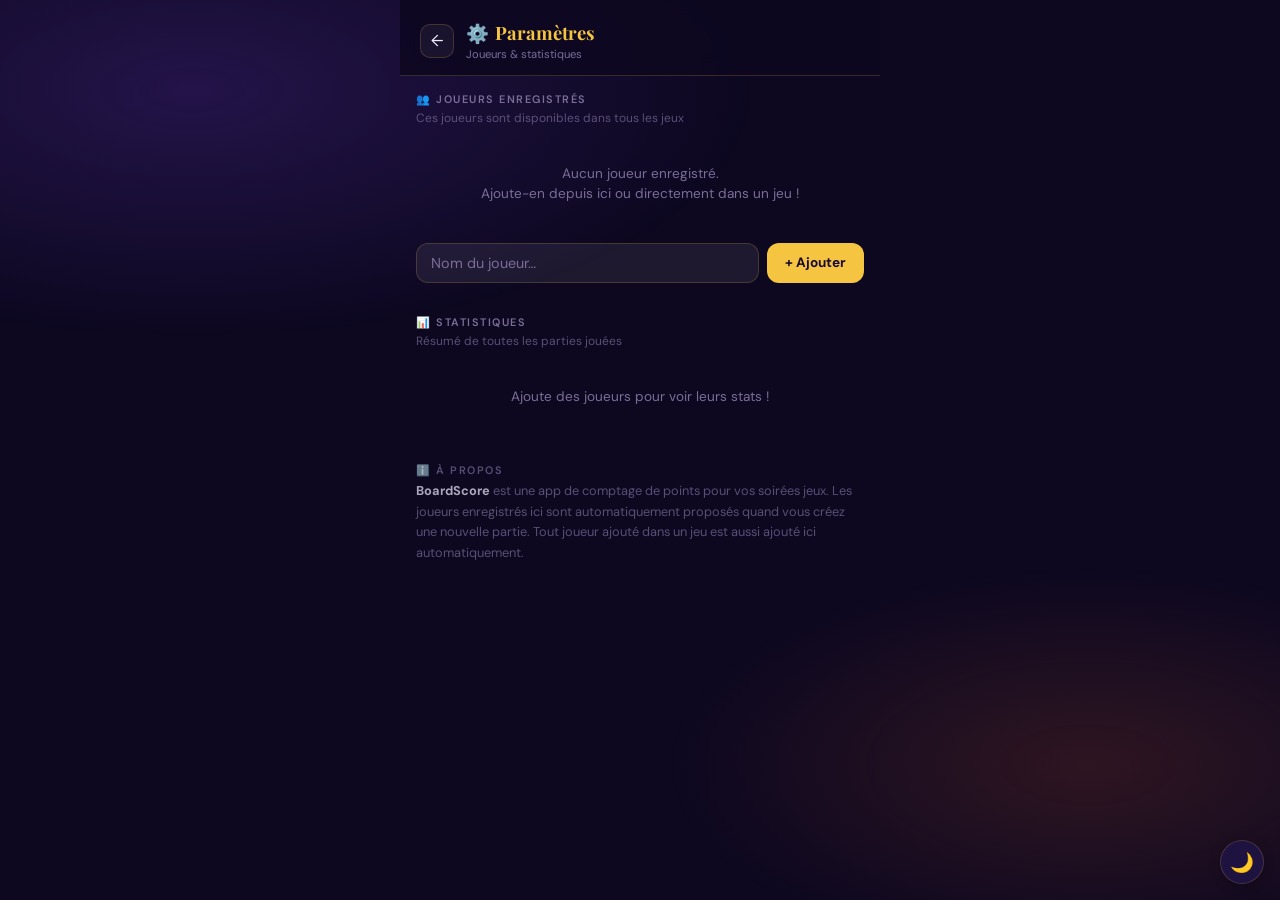
==== settings/index.html @ a9aa6a98 "Premier jet des statistique, et tableau de paramètrage avec ajout des joueurs de session, ajout auto" ====
<!DOCTYPE html>
<html lang="fr">
<head>
    <meta charset="UTF-8" />
    <meta name="viewport" content="width=device-width, initial-scale=1.0, maximum-scale=1.0, user-scalable=no" />
    <meta name="apple-mobile-web-app-capable" content="yes" />
    <meta name="mobile-web-app-capable" content="yes" />
    <meta name="apple-mobile-web-app-status-bar-style" content="black-translucent" />
    <meta name="theme-color" content="#0d0820" />
    <title>⚙️ Paramètres — BoardScore</title>
    <link href="https://fonts.googleapis.com/css2?family=Playfair+Display:wght@700;900&family=DM+Sans:wght@400;500;600&display=swap" rel="stylesheet" />
    <link rel="stylesheet" href="../style.css" />
    <link rel="stylesheet" href="settings.css" />
</head>
<body>
<div id="app">

    <header>
        <div class="header-left">
            <a href="../index.html" class="btn-back">←</a>
            <div>
                <div class="header-title">⚙️ <span>Paramètres</span></div>
                <div class="header-sub">Joueurs & statistiques</div>
            </div>
        </div>
    </header>

    <!-- Section : Joueurs du roster -->
    <div class="section">
        <div class="section-title">👥 Joueurs enregistrés</div>
        <div class="section-sub">Ces joueurs sont disponibles dans tous les jeux</div>
        <div id="rosterList" class="roster-list"></div>
        <div class="add-player-form">
            <input type="text" id="newRosterName" placeholder="Nom du joueur…" maxlength="20" />
            <button class="btn-add" onclick="addRosterPlayer()">+ Ajouter</button>
        </div>
    </div>

    <!-- Section : Statistiques -->
    <div class="section" id="statsSection">
        <div class="section-title">📊 Statistiques</div>
        <div class="section-sub">Résumé de toutes les parties jouées</div>
        <div id="statsList" class="stats-list"></div>
    </div>

    <div class="section info-section">
        <div class="section-title">ℹ️ À propos</div>
        <div class="about-text">
            <strong>BoardScore</strong> est une app de comptage de points pour vos soirées jeux.
            Les joueurs enregistrés ici sont automatiquement proposés quand vous créez une nouvelle partie.
            Tout joueur ajouté dans un jeu est aussi ajouté ici automatiquement.
        </div>
    </div>

</div>

<!-- Edit player modal -->
<div class="modal-overlay" id="editModal" onclick="closeEditModal(event)">
    <div class="modal">
        <div class="modal-handle"></div>
        <div class="modal-title">✏️ Modifier le joueur</div>
        <div class="modal-sub">Change le nom ou la couleur</div>
        <input type="text" id="editName" class="edit-input" placeholder="Nom…" maxlength="20" />
        <div class="color-picker" id="editColors"></div>
        <button class="modal-confirm" onclick="saveEditPlayer()">✅ Enregistrer</button>
        <button class="edit-delete" onclick="deleteEditPlayer()">🗑️ Supprimer ce joueur</button>
    </div>
</div>

<button class="theme-toggle" id="themeToggle" onclick="toggleTheme()" aria-label="Changer de thème">🌙</button>

<script src="settings.js"></script>
</body>
</html>
---- style.css ----
/* ═══════════════════════════════════════════
   BoardScore — style.css
   Styles globaux partagés entre toutes les pages
   ═══════════════════════════════════════════ */

:root {
    /* ── Couleurs de base ── */
    --bg: #0d0820;
    --surface: #160d30;
    --card: #1e1240;
    --accent: #f5c542;
    --accent2: #e05c2a;
    --green: #3ddc84;
    --blue: #38bdf8;
    --purple: #9b59f5;
    --red: #ff5555;
    --text: #f0eaff;
    --muted: #7a6e99;
    --border: rgba(245, 197, 66, 0.18);

    /* ── Couleurs thématiques (surfaces semi-transparentes) ── */
    --glass: rgba(255, 255, 255, 0.07);
    --glass-hover: rgba(255, 255, 255, 0.12);
    --glass-subtle: rgba(255, 255, 255, 0.05);
    --glass-strong: rgba(255, 255, 255, 0.18);
    --header-bg: rgba(13, 8, 32, 0.85);
    --bar-bg: rgba(13, 8, 32, 0.95);
    --overlay-bg: rgba(0, 0, 0, 0.75);
    --winner-bg: rgba(0, 0, 0, 0.92);
    --podium-bg: rgba(255, 255, 255, 0.06);
    --on-accent: #1a0a2e;
    --on-green: #0d2e1a;
}

/* ── MODE CLAIR ── */
[data-theme="light"] {
    --bg: #f4f1ed;
    --surface: #ffffff;
    --card: #f9f7f4;
    --text: #1a1230;
    --muted: #8a7fa0;
    --border: rgba(160, 130, 80, 0.2);

    --green: #22a960;
    --blue: #1a8cd8;
    --purple: #7c3aed;
    --red: #dc3545;

    --glass: rgba(0, 0, 0, 0.05);
    --glass-hover: rgba(0, 0, 0, 0.08);
    --glass-subtle: rgba(0, 0, 0, 0.03);
    --glass-strong: rgba(0, 0, 0, 0.12);
    --header-bg: rgba(255, 255, 255, 0.9);
    --bar-bg: rgba(255, 255, 255, 0.95);
    --overlay-bg: rgba(0, 0, 0, 0.45);
    --winner-bg: rgba(255, 255, 255, 0.97);
    --podium-bg: rgba(0, 0, 0, 0.04);
    --on-accent: #1a0a2e;
    --on-green: #ffffff;
}

* {
    box-sizing: border-box;
    margin: 0;
    padding: 0;
    -webkit-tap-highlight-color: transparent;
}

body {
    font-family: 'DM Sans', sans-serif;
    background: var(--bg);
    color: var(--text);
    min-height: 100vh;
    overflow-x: hidden;
}

body::before {
    content: '';
    position: fixed;
    inset: 0;
    background-image:
            radial-gradient(ellipse 80% 50% at 15% 10%, rgba(94, 50, 180, 0.28) 0%, transparent 55%),
            radial-gradient(ellipse 60% 40% at 85% 85%, rgba(224, 92, 42, 0.16) 0%, transparent 55%);
    pointer-events: none;
    z-index: 0;
}

/* ── TYPOGRAPHY ── */
.font-display {
    font-family: 'Playfair Display', serif;
}

/* ── LAYOUT ── */
#app {
    position: relative;
    z-index: 1;
    max-width: 480px;
    margin: 0 auto;
}

/* ── BOUTON RETOUR ── */
.btn-back {
    width: 34px;
    height: 34px;
    border-radius: 10px;
    border: 1px solid var(--border);
    background: var(--glass-subtle);
    color: var(--text);
    font-size: 1rem;
    display: flex;
    align-items: center;
    justify-content: center;
    cursor: pointer;
    transition: background 0.15s;
    text-decoration: none;
    flex-shrink: 0;
}
.btn-back:active { background: var(--glass-hover); }

/* ── INPUTS ── */
input[type="text"] {
    background: var(--glass);
    border: 1px solid var(--border);
    border-radius: 10px;
    padding: 10px 14px;
    color: var(--text);
    font-family: 'DM Sans', sans-serif;
    font-size: 0.95rem;
    outline: none;
    transition: border-color 0.2s;
}
input[type="text"]:focus { border-color: var(--accent); }
input[type="text"]::placeholder { color: var(--muted); }

/* ── MODAL BASE ── */
.modal-overlay {
    position: fixed;
    inset: 0;
    background: var(--overlay-bg);
    backdrop-filter: blur(6px);
    z-index: 200;
    display: flex;
    align-items: flex-end;
    justify-content: center;
    padding: 0;
    opacity: 0;
    pointer-events: none;
    transition: opacity 0.25s;
}
.modal-overlay.open { opacity: 1; pointer-events: all; }

.modal {
    background: var(--surface);
    border: 1px solid var(--border);
    border-radius: 24px 24px 0 0;
    padding: 24px 20px 36px;
    width: 100%;
    max-width: 480px;
    transform: translateY(60px);
    transition: transform 0.3s cubic-bezier(0.34, 1.56, 0.64, 1);
    max-height: 90vh;
    overflow-y: auto;
}
.modal-overlay.open .modal { transform: translateY(0); }

.modal-handle {
    width: 40px;
    height: 4px;
    background: var(--border);
    border-radius: 2px;
    margin: 0 auto 20px;
}
.modal-title {
    font-family: 'Playfair Display', serif;
    font-size: 1.3rem;
    font-weight: 700;
    color: var(--accent);
    margin-bottom: 6px;
}
.modal-sub {
    font-size: 0.8rem;
    color: var(--muted);
    margin-bottom: 20px;
}

/* ── TAGS ── */
.tag {
    font-size: 0.65rem;
    font-weight: 600;
    padding: 2px 8px;
    border-radius: 8px;
    text-transform: uppercase;
    letter-spacing: 0.5px;
}
.tag-multi   { background: rgba(56, 189, 248, 0.15); color: var(--blue); }
.tag-coop    { background: rgba(61, 220, 132, 0.15); color: var(--green); }
.tag-solo    { background: rgba(245, 197, 66, 0.15); color: var(--accent); }
.tag-dominos { background: rgba(224, 92, 42, 0.15);  color: var(--accent2); }
.tag-cartes  { background: rgba(155, 89, 245, 0.15); color: var(--purple); }
.tag-des     { background: rgba(251, 113, 133, 0.15); color: #fb7185; }
.tag-plateau { background: rgba(163, 230, 53, 0.15); color: #a3e635; }

/* ── DIVIDER ── */
.divider {
    height: 1px;
    background: var(--border);
    margin: 18px 0 0;
}

/* ── LIGHT MODE : gradient d'ambiance atténué ── */
[data-theme="light"] body::before {
    background-image:
            radial-gradient(ellipse 80% 50% at 15% 10%, rgba(94, 50, 180, 0.06) 0%, transparent 55%),
            radial-gradient(ellipse 60% 40% at 85% 85%, rgba(224, 92, 42, 0.05) 0%, transparent 55%);
}

/* ── THEME TOGGLE ── */
.theme-toggle {
    position: fixed;
    bottom: 16px;
    right: 16px;
    width: 44px;
    height: 44px;
    border-radius: 50%;
    border: 1px solid var(--border);
    background: var(--card);
    color: var(--text);
    font-size: 1.2rem;
    display: flex;
    align-items: center;
    justify-content: center;
    cursor: pointer;
    z-index: 150;
    transition: transform 0.2s, background 0.2s;
    box-shadow: 0 2px 12px rgba(0, 0, 0, 0.25);
}
.theme-toggle:active { transform: scale(0.9); }

/* ── Sur les pages jeu, décaler le toggle au-dessus de la bottom-bar ── */
body:has(.bottom-bar) .theme-toggle {
    bottom: 90px;
}
---- settings/settings.css ----
/* ═══════════════════════════════════════════
   settings.css — Page paramètres BoardScore
   ═══════════════════════════════════════════ */

#app {
    position: relative; z-index: 1;
    max-width: 480px; margin: 0 auto;
    padding: 0 0 40px;
}

/* ── Header ── */
header {
    padding: 20px 20px 14px;
    display: flex; align-items: center; justify-content: space-between;
    border-bottom: 1px solid var(--border);
    background: var(--header-bg);
    backdrop-filter: blur(12px);
    position: sticky; top: 0; z-index: 100;
}
.header-left { display: flex; align-items: center; gap: 12px; }
.header-title {
    font-family: 'Playfair Display', serif;
    font-size: 1.15rem; font-weight: 700;
    color: var(--text); display: flex; align-items: center; gap: 6px;
}
.header-title span { color: var(--accent); }
.header-sub { font-size: 0.7rem; color: var(--muted); margin-top: 2px; }

/* ── Sections ── */
.section {
    padding: 16px;
}
.section-title {
    font-size: 0.68rem; font-weight: 600;
    text-transform: uppercase; letter-spacing: 1.5px;
    color: var(--muted); margin-bottom: 4px;
}
.section-sub {
    font-size: 0.75rem; color: var(--muted);
    margin-bottom: 14px; opacity: 0.7;
}

/* ── Roster list ── */
.roster-list {
    display: flex; flex-direction: column; gap: 8px;
    margin-bottom: 14px;
}
.roster-card {
    display: flex; align-items: center; gap: 12px;
    background: var(--card);
    border: 1px solid var(--border);
    border-radius: 14px;
    padding: 12px 14px;
    cursor: pointer;
    transition: all 0.15s;
}
.roster-card:active { transform: scale(0.98); border-color: var(--accent); }
.roster-avatar {
    width: 40px; height: 40px; border-radius: 50%;
    display: flex; align-items: center; justify-content: center;
    font-family: 'Playfair Display', serif;
    font-weight: 900; font-size: 1.1rem;
    color: #1a0a2e; flex-shrink: 0;
}
.roster-info { flex: 1; min-width: 0; }
.roster-name {
    font-weight: 600; font-size: 0.95rem;
    color: var(--text);
}
.roster-edit {
    font-size: 0.85rem; opacity: 0.4;
    transition: opacity 0.15s;
}
.roster-card:hover .roster-edit { opacity: 1; }

.roster-empty {
    text-align: center; padding: 24px 16px;
    color: var(--muted); font-size: 0.85rem;
    line-height: 1.5;
}

/* ── Add player form ── */
.add-player-form {
    display: flex; gap: 8px;
}
.add-player-form input {
    flex: 1;
    background: var(--glass);
    border: 1px solid var(--border);
    border-radius: 12px;
    padding: 10px 14px;
    color: var(--text);
    font-family: 'DM Sans', sans-serif;
    font-size: 0.9rem;
    outline: none;
}
.add-player-form input:focus { border-color: var(--accent); }
.add-player-form input::placeholder { color: var(--muted); }
.btn-add {
    padding: 10px 18px;
    border-radius: 12px; border: none;
    background: var(--accent);
    color: var(--on-accent);
    font-family: 'DM Sans', sans-serif;
    font-weight: 700; font-size: 0.85rem;
    cursor: pointer;
    transition: opacity 0.15s;
    white-space: nowrap;
}
.btn-add:active { opacity: 0.85; }

/* ── Stats ── */
.stats-list {
    display: flex; flex-direction: column; gap: 10px;
}
.stat-card {
    background: var(--card);
    border: 1px solid var(--border);
    border-radius: 16px;
    padding: 14px;
}
.stat-header {
    display: flex; align-items: center; gap: 10px;
    margin-bottom: 12px;
}
.stat-name {
    font-family: 'Playfair Display', serif;
    font-size: 1.05rem; font-weight: 700;
    color: var(--text);
}
.stat-grid {
    display: grid;
    grid-template-columns: repeat(4, 1fr);
    gap: 8px;
}
.stat-item { text-align: center; }
.stat-value {
    font-family: 'Playfair Display', serif;
    font-size: 1.2rem; font-weight: 900;
    color: var(--text);
}
.stat-value.win { color: var(--accent); }
.stat-label {
    font-size: 0.65rem; color: var(--muted);
    text-transform: uppercase; letter-spacing: 0.5px;
    margin-top: 2px;
}
.stat-best {
    margin-top: 10px;
    padding-top: 10px;
    border-top: 1px solid var(--border);
    font-size: 0.78rem;
    color: var(--muted);
}

/* ── Edit modal ── */
.edit-input {
    width: 100%;
    background: var(--glass);
    border: 1px solid var(--border);
    border-radius: 12px;
    padding: 12px 14px;
    color: var(--text);
    font-family: 'DM Sans', sans-serif;
    font-size: 1rem;
    outline: none;
    margin-bottom: 16px;
}
.edit-input:focus { border-color: var(--accent); }

.color-picker {
    display: flex; gap: 8px; flex-wrap: wrap;
    margin-bottom: 20px;
    justify-content: center;
}
.color-dot {
    width: 36px; height: 36px;
    border-radius: 50%;
    border: 3px solid transparent;
    cursor: pointer;
    transition: all 0.15s;
}
.color-dot:active { transform: scale(0.9); }
.color-dot.selected {
    border-color: var(--text);
    box-shadow: 0 0 0 2px var(--bg), 0 0 0 4px var(--text);
}

.modal-confirm {
    width: 100%;
    padding: 14px;
    border-radius: 14px; border: none;
    background: var(--accent);
    color: var(--on-accent);
    font-family: 'DM Sans', sans-serif;
    font-weight: 700; font-size: 0.95rem;
    cursor: pointer;
    margin-bottom: 10px;
}
.modal-confirm:active { opacity: 0.9; }

.edit-delete {
    width: 100%;
    padding: 12px;
    border-radius: 12px;
    border: 1px solid rgba(255, 85, 85, 0.3);
    background: rgba(255, 85, 85, 0.06);
    color: var(--red);
    font-family: 'DM Sans', sans-serif;
    font-weight: 600; font-size: 0.85rem;
    cursor: pointer;
    text-align: center;
}
.edit-delete:active { opacity: 0.8; }

/* ── About ── */
.info-section { opacity: 0.7; }
.about-text {
    font-size: 0.8rem; color: var(--muted);
    line-height: 1.6;
}
.about-text strong { color: var(--text); }

/* ── Modal (reuse style.css base) ── */
.modal-overlay .modal { position: relative; }
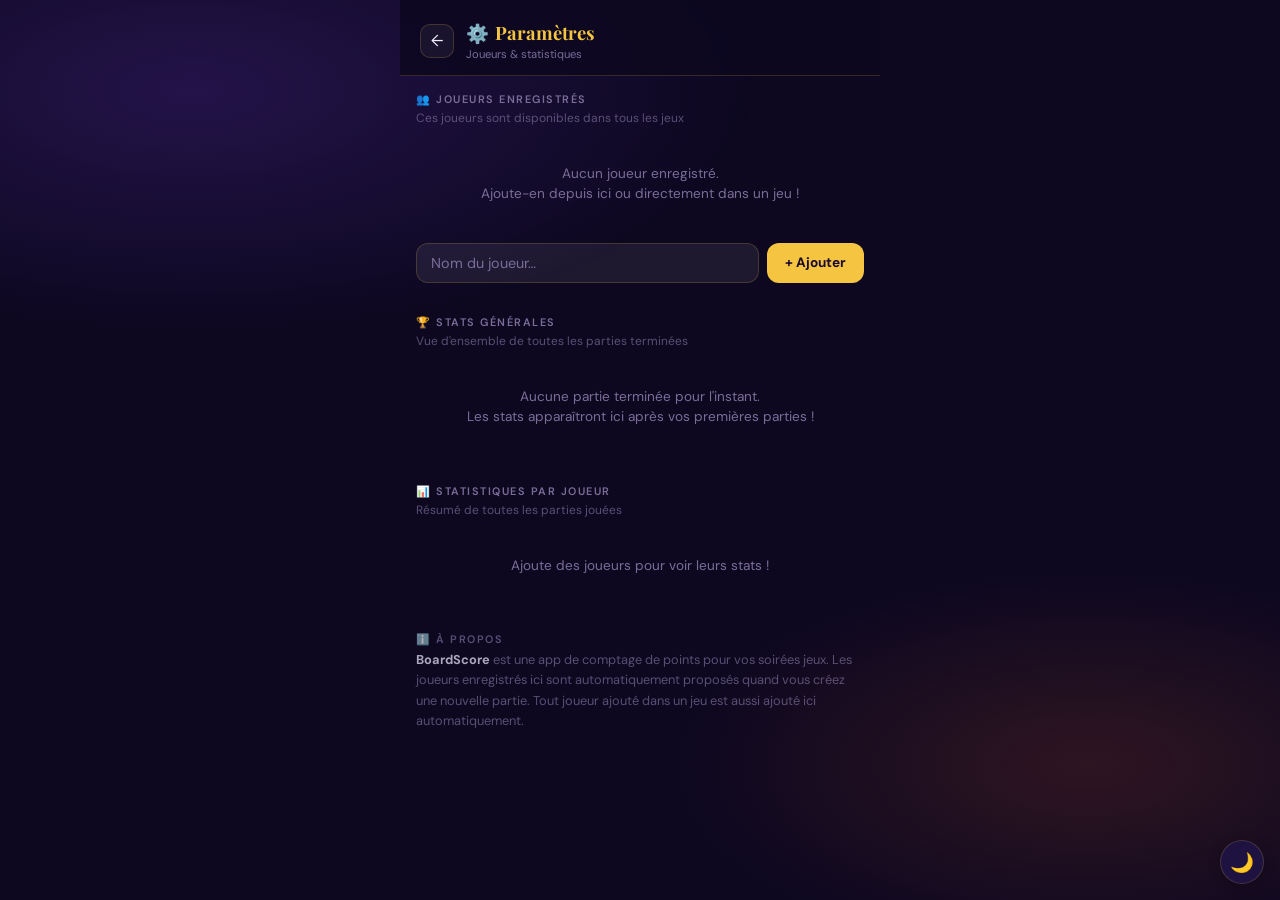
==== commit 9c5e5039: "Premier jet des stats générales" ====
--- a/settings/index.html
+++ b/settings/index.html
@@ -36,9 +36,16 @@
         </div>
     </div>
 
-    <!-- Section : Statistiques -->
+    <!-- Section : Stats générales -->
+    <div class="section" id="generalStatsSection">
+        <div class="section-title">🏆 Stats générales</div>
+        <div class="section-sub">Vue d'ensemble de toutes les parties terminées</div>
+        <div id="generalStatsList"></div>
+    </div>
+
+    <!-- Section : Statistiques par joueur -->
     <div class="section" id="statsSection">
-        <div class="section-title">📊 Statistiques</div>
+        <div class="section-title">📊 Statistiques par joueur</div>
         <div class="section-sub">Résumé de toutes les parties jouées</div>
         <div id="statsList" class="stats-list"></div>
     </div>
@@ -54,6 +61,16 @@
 
 </div>
 
+<!-- Top3 detail modal -->
+<div class="modal-overlay" id="top3Modal" onclick="closeTop3Modal(event)">
+    <div class="modal">
+        <div class="modal-handle"></div>
+        <div class="modal-title">🏆 Détail — Top joueurs</div>
+        <div class="modal-sub">Stats par jeu des meilleurs vainqueurs</div>
+        <div id="top3Content"></div>
+    </div>
+</div>
+
 <!-- Edit player modal -->
 <div class="modal-overlay" id="editModal" onclick="closeEditModal(event)">
     <div class="modal">
@@ -67,6 +84,16 @@
     </div>
 </div>
 
+<!-- Detail stats modal -->
+<div class="modal-overlay" id="detailModal" onclick="closeDetailModal(event)">
+    <div class="modal">
+        <div class="modal-handle"></div>
+        <div class="modal-title">📊 Détails — <span id="detailPlayerName"></span></div>
+        <div class="modal-sub">Stats détaillées par jeu</div>
+        <div id="detailContent"></div>
+    </div>
+</div>
+
 <button class="theme-toggle" id="themeToggle" onclick="toggleTheme()" aria-label="Changer de thème">🌙</button>
 
 <script src="settings.js"></script>
--- a/settings/settings.css
+++ b/settings/settings.css
@@ -130,7 +130,7 @@
 }
 .stat-grid {
     display: grid;
-    grid-template-columns: repeat(4, 1fr);
+    grid-template-columns: repeat(3, 1fr);
     gap: 8px;
 }
 .stat-item { text-align: center; }
@@ -145,13 +145,74 @@
     text-transform: uppercase; letter-spacing: 0.5px;
     margin-top: 2px;
 }
-.stat-best {
+.stat-best-row {
     margin-top: 10px;
     padding-top: 10px;
     border-top: 1px solid var(--border);
+    display: flex;
+    align-items: center;
+    justify-content: space-between;
+    gap: 8px;
+}
+.stat-best-text {
     font-size: 0.78rem;
     color: var(--muted);
-}
+    flex: 1;
+}
+.stat-detail-btn {
+    width: 30px; height: 30px;
+    border-radius: 50%;
+    border: 1px solid var(--border);
+    background: var(--glass);
+    font-size: 0.85rem;
+    cursor: pointer;
+    display: flex; align-items: center; justify-content: center;
+    transition: all 0.15s;
+    flex-shrink: 0;
+}
+.stat-detail-btn:active { transform: scale(0.9); background: var(--glass-hover); }
+
+/* ── Stat detail modal ── */
+.sd-game {
+    background: var(--glass-subtle);
+    border: 1px solid var(--border);
+    border-radius: 12px;
+    padding: 12px;
+    margin-bottom: 10px;
+}
+.sd-game-header {
+    font-family: 'Playfair Display', serif;
+    font-size: 0.95rem; font-weight: 700;
+    color: var(--accent);
+    margin-bottom: 10px;
+}
+.sd-grid {
+    display: grid;
+    grid-template-columns: repeat(4, 1fr);
+    gap: 6px;
+    margin-bottom: 8px;
+}
+.sd-item {
+    text-align: center;
+    display: flex; flex-direction: column; align-items: center;
+}
+.sd-val {
+    font-family: 'Playfair Display', serif;
+    font-size: 1rem; font-weight: 900;
+    color: var(--text);
+}
+.sd-val.win { color: var(--accent); }
+.sd-lbl {
+    font-size: 0.6rem; color: var(--muted);
+    text-transform: uppercase; letter-spacing: 0.5px;
+}
+.sd-scores {
+    display: flex; justify-content: space-around;
+    padding-top: 8px;
+    border-top: 1px solid var(--border);
+    font-size: 0.78rem; color: var(--muted);
+}
+.sd-scores strong { color: var(--text); font-weight: 700; }
 
 /* ── Edit modal ── */
 .edit-input {
@@ -222,4 +283,120 @@
 .about-text strong { color: var(--text); }
 
 /* ── Modal (reuse style.css base) ── */
-.modal-overlay .modal { position: relative; }+.modal-overlay .modal { position: relative; }
+
+/* ═══════════════════════════════════════════
+   STATS GÉNÉRALES
+   ═══════════════════════════════════════════ */
+
+/* ── Carte chart partagée ── */
+.chart-card {
+    background: var(--card);
+    border: 1px solid var(--border);
+    border-radius: 16px;
+    padding: 16px;
+    margin-bottom: 12px;
+}
+.chart-title {
+    font-family: 'Playfair Display', serif;
+    font-size: 1rem; font-weight: 700;
+    color: var(--text);
+    margin-bottom: 3px;
+}
+.chart-sub {
+    font-size: 0.72rem; color: var(--muted);
+    margin-bottom: 14px; line-height: 1.4;
+}
+.chart-detail-btn {
+    display: block; width: 100%;
+    margin-top: 14px; padding: 10px;
+    border-radius: 12px;
+    border: 1px solid var(--border);
+    background: var(--glass-subtle);
+    color: var(--text);
+    font-family: 'DM Sans', sans-serif;
+    font-size: 0.85rem; font-weight: 600;
+    cursor: pointer;
+    transition: all 0.15s;
+}
+.chart-detail-btn:active { transform: scale(0.97); background: var(--glass-hover); }
+
+/* ── Podium Top 3 ── */
+.podium-list {
+    display: flex; flex-direction: column; gap: 10px;
+    margin-bottom: 4px;
+}
+.podium-entry {
+    display: flex; align-items: center; gap: 12px;
+    padding: 10px 12px;
+    background: var(--glass-subtle);
+    border: 1px solid var(--border);
+    border-radius: 12px;
+}
+.podium-medal { font-size: 1.4rem; flex-shrink: 0; width: 28px; text-align: center; }
+.podium-avatar {
+    width: 38px; height: 38px; border-radius: 50%;
+    display: flex; align-items: center; justify-content: center;
+    font-family: 'Playfair Display', serif;
+    font-weight: 900; font-size: 1rem;
+    color: #1a0a2e; flex-shrink: 0;
+}
+.podium-avatar.sm { width: 30px; height: 30px; font-size: 0.85rem; }
+.podium-info { flex: 1; min-width: 0; }
+.podium-name {
+    font-weight: 700; font-size: 0.95rem;
+    color: var(--text);
+}
+.podium-score {
+    font-size: 0.82rem; color: var(--accent);
+    font-weight: 600; margin-top: 2px;
+}
+.podium-total { color: var(--muted); font-weight: 400; }
+
+/* ── Top3 modal ── */
+.top3-player-block {
+    margin-bottom: 18px;
+    border-bottom: 1px solid var(--border);
+    padding-bottom: 14px;
+}
+.top3-player-block:last-child { border-bottom: none; margin-bottom: 0; }
+.top3-player-header {
+    display: flex; align-items: center; gap: 10px;
+    margin-bottom: 12px;
+}
+.top3-player-name {
+    flex: 1;
+    font-family: 'Playfair Display', serif;
+    font-size: 1rem; font-weight: 700;
+    color: var(--text);
+}
+.top3-player-wins {
+    font-size: 0.78rem; color: var(--accent);
+    font-weight: 600;
+}
+
+/* ── Camembert ── */
+.pie-wrap {
+    display: flex;
+    align-items: center;
+    gap: 20px;
+    flex-wrap: wrap;
+}
+.pie-wrap canvas { flex-shrink: 0; }
+.pie-legend {
+    display: flex; flex-direction: column; gap: 7px;
+    flex: 1; min-width: 100px;
+}
+.pie-legend-item {
+    display: flex; align-items: center; gap: 8px;
+    font-size: 0.8rem;
+}
+.pie-legend-dot {
+    width: 10px; height: 10px;
+    border-radius: 50%; flex-shrink: 0;
+}
+.pie-legend-label { flex: 1; color: var(--text); }
+.pie-legend-pct {
+    color: var(--muted); font-size: 0.75rem;
+    font-weight: 600;
+}
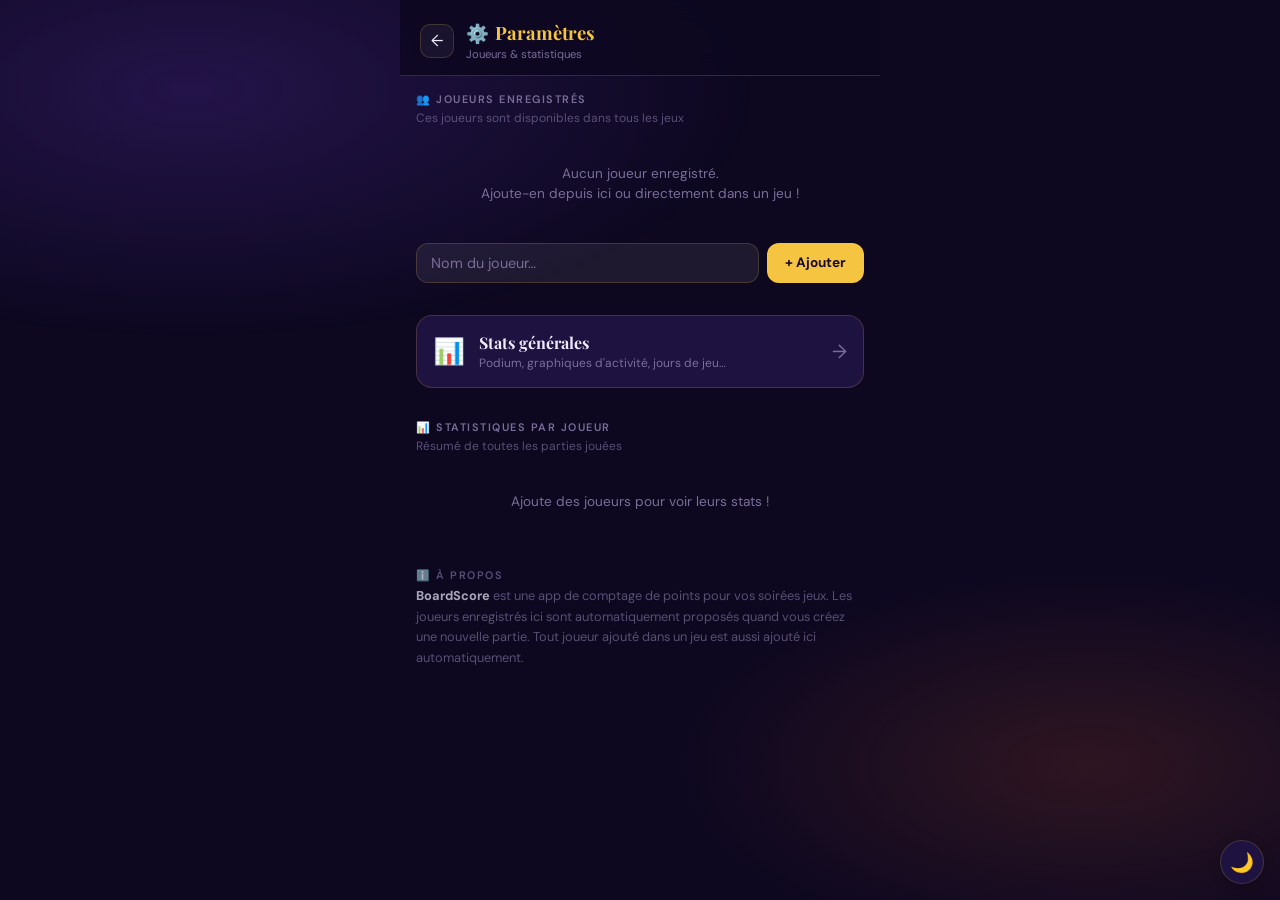
==== commit fdf291ec: "stats générales presque comme je veux" ====
--- a/settings/index.html
+++ b/settings/index.html
@@ -36,11 +36,16 @@
         </div>
     </div>
 
-    <!-- Section : Stats générales -->
-    <div class="section" id="generalStatsSection">
-        <div class="section-title">🏆 Stats générales</div>
-        <div class="section-sub">Vue d'ensemble de toutes les parties terminées</div>
-        <div id="generalStatsList"></div>
+    <!-- Lien vers stats générales -->
+    <div class="section">
+        <a href="general/index.html" class="stats-nav-link">
+            <span class="stats-nav-icon">📊</span>
+            <div class="stats-nav-text">
+                <div class="stats-nav-title">Stats générales</div>
+                <div class="stats-nav-sub">Podium, graphiques d'activité, jours de jeu…</div>
+            </div>
+            <span class="stats-nav-arrow">→</span>
+        </a>
     </div>
 
     <!-- Section : Statistiques par joueur -->
@@ -59,16 +64,6 @@
         </div>
     </div>
 
-</div>
-
-<!-- Top3 detail modal -->
-<div class="modal-overlay" id="top3Modal" onclick="closeTop3Modal(event)">
-    <div class="modal">
-        <div class="modal-handle"></div>
-        <div class="modal-title">🏆 Détail — Top joueurs</div>
-        <div class="modal-sub">Stats par jeu des meilleurs vainqueurs</div>
-        <div id="top3Content"></div>
-    </div>
 </div>
 
 <!-- Edit player modal -->
--- a/settings/settings.css
+++ b/settings/settings.css
@@ -399,4 +399,35 @@
 .pie-legend-pct {
     color: var(--muted); font-size: 0.75rem;
     font-weight: 600;
-}+}
+
+
+/* ── Lien navigation vers Stats générales ── */
+.stats-nav-link {
+    display: flex;
+    align-items: center;
+    gap: 14px;
+    background: var(--card);
+    border: 1px solid var(--border);
+    border-radius: 16px;
+    padding: 16px;
+    text-decoration: none;
+    transition: all 0.15s;
+}
+.stats-nav-link:active { transform: scale(0.98); border-color: var(--accent); }
+.stats-nav-icon { font-size: 1.6rem; flex-shrink: 0; }
+.stats-nav-text { flex: 1; min-width: 0; }
+.stats-nav-title {
+    font-weight: 700; font-size: 1rem;
+    color: var(--text);
+    font-family: 'Playfair Display', serif;
+}
+.stats-nav-sub {
+    font-size: 0.75rem; color: var(--muted);
+    margin-top: 2px;
+}
+.stats-nav-arrow {
+    font-size: 1.2rem; color: var(--muted);
+    transition: transform 0.15s;
+}
+.stats-nav-link:active .stats-nav-arrow { transform: translateX(4px); }
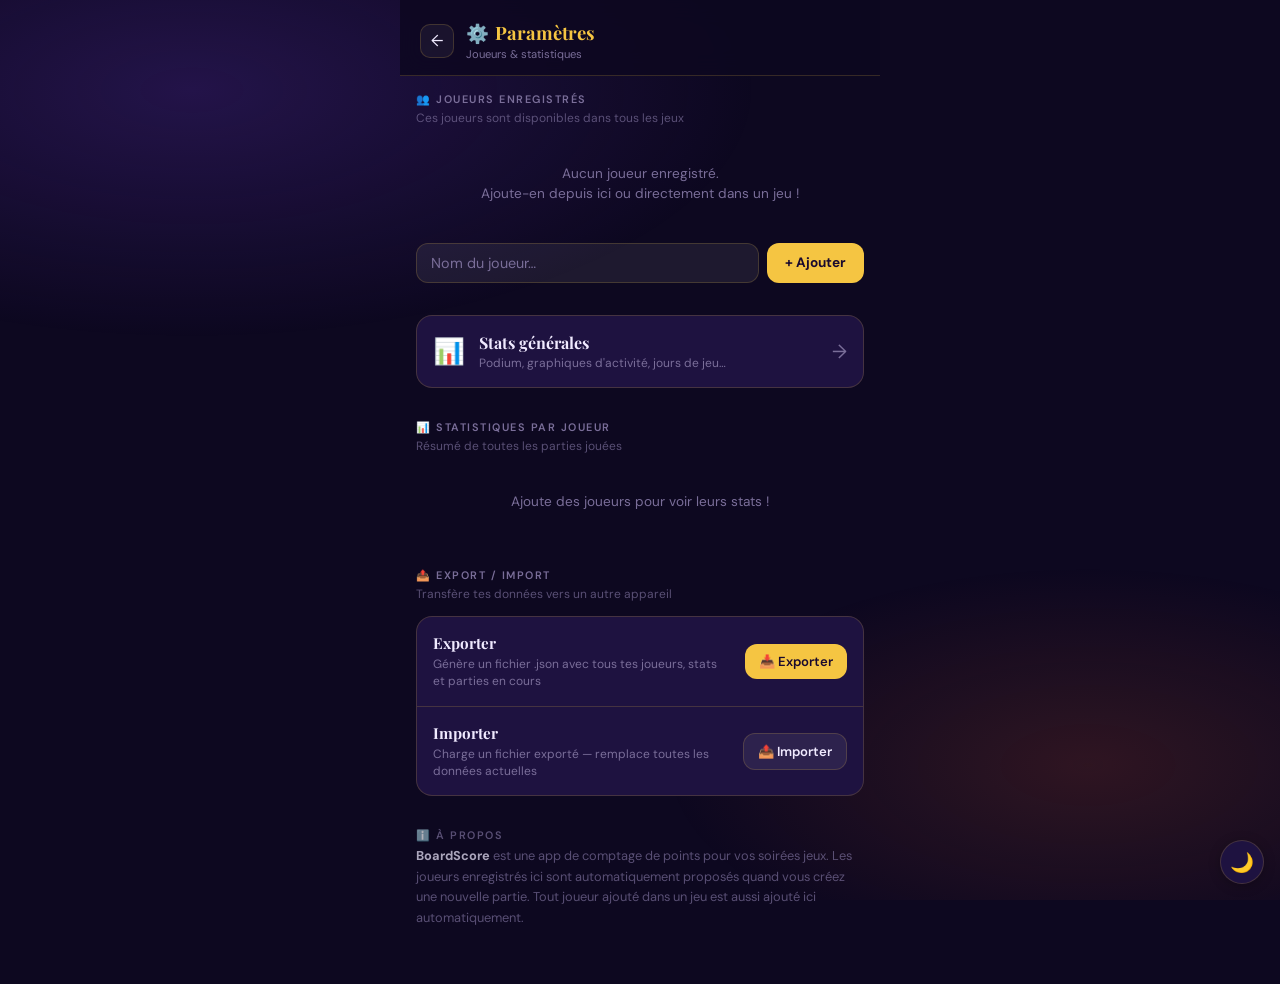
==== commit c525e289: "Test export/import - envoi en prod pour test" ====
--- a/settings/index.html
+++ b/settings/index.html
@@ -55,6 +55,31 @@
         <div id="statsList" class="stats-list"></div>
     </div>
 
+    <!-- Section : Export / Import -->
+    <div class="section">
+        <div class="section-title">📤 Export / Import</div>
+        <div class="section-sub">Transfère tes données vers un autre appareil</div>
+        <div class="transfer-card">
+            <div class="transfer-row">
+                <div class="transfer-info">
+                    <div class="transfer-label">Exporter</div>
+                    <div class="transfer-desc">Génère un fichier .json avec tous tes joueurs, stats et parties en cours</div>
+                </div>
+                <button class="transfer-btn export-btn" onclick="exportData()">📥 Exporter</button>
+            </div>
+            <div class="transfer-divider"></div>
+            <div class="transfer-row">
+                <div class="transfer-info">
+                    <div class="transfer-label">Importer</div>
+                    <div class="transfer-desc">Charge un fichier exporté — remplace toutes les données actuelles</div>
+                </div>
+                <button class="transfer-btn import-btn" onclick="openImportModal()">📤 Importer</button>
+            </div>
+        </div>
+        <!-- Input file caché, déclenché par JS -->
+        <input type="file" id="importFileInput" accept=".json" style="display:none" onchange="handleImportFile(event)" />
+    </div>
+
     <div class="section info-section">
         <div class="section-title">ℹ️ À propos</div>
         <div class="about-text">
@@ -89,6 +114,31 @@
     </div>
 </div>
 
+<!-- Import confirmation modal -->
+<div class="modal-overlay" id="importModal" onclick="closeImportModal(event)">
+    <div class="modal">
+        <div class="modal-handle"></div>
+        <div class="modal-title">📤 Importer des données</div>
+        <div class="modal-sub">Cette action est irréversible</div>
+        <div class="import-warning">
+            <div class="import-warning-icon">⚠️</div>
+            <div class="import-warning-text">
+                Toutes tes données actuelles (joueurs, statistiques, parties en cours, temps de jeu) seront <strong>définitivement remplacées</strong> par celles du fichier importé.
+            </div>
+        </div>
+        <button class="modal-confirm" onclick="triggerFileInput()">📂 Choisir un fichier et importer</button>
+        <button class="edit-delete" style="margin-top:8px" onclick="document.getElementById('importModal').classList.remove('open')">Annuler</button>
+    </div>
+</div>
+
+<!-- Loading overlay (export) -->
+<div class="loading-overlay" id="loadingOverlay">
+    <div class="loading-box">
+        <div class="loading-spinner"></div>
+        <div class="loading-label" id="loadingLabel">Export en cours…</div>
+    </div>
+</div>
+
 <button class="theme-toggle" id="themeToggle" onclick="toggleTheme()" aria-label="Changer de thème">🌙</button>
 
 <script src="settings.js"></script>
--- a/settings/settings.css
+++ b/settings/settings.css
@@ -430,4 +430,132 @@
     font-size: 1.2rem; color: var(--muted);
     transition: transform 0.15s;
 }
-.stats-nav-link:active .stats-nav-arrow { transform: translateX(4px); }+.stats-nav-link:active .stats-nav-arrow { transform: translateX(4px); }
+
+/* ═══════════════════════════════════════════
+   EXPORT / IMPORT
+   ═══════════════════════════════════════════ */
+
+.transfer-card {
+    background: var(--card);
+    border: 1px solid var(--border);
+    border-radius: 16px;
+    overflow: hidden;
+}
+
+.transfer-row {
+    display: flex;
+    align-items: center;
+    gap: 14px;
+    padding: 16px;
+}
+
+.transfer-divider {
+    height: 1px;
+    background: var(--border);
+    margin: 0;
+}
+
+.transfer-info { flex: 1; min-width: 0; }
+
+.transfer-label {
+    font-weight: 700;
+    font-size: 0.95rem;
+    color: var(--text);
+    font-family: 'Playfair Display', serif;
+    margin-bottom: 3px;
+}
+
+.transfer-desc {
+    font-size: 0.75rem;
+    color: var(--muted);
+    line-height: 1.4;
+}
+
+.transfer-btn {
+    flex-shrink: 0;
+    padding: 9px 14px;
+    border-radius: 12px;
+    border: none;
+    font-family: 'DM Sans', sans-serif;
+    font-size: 0.82rem;
+    font-weight: 600;
+    cursor: pointer;
+    transition: all 0.15s;
+    white-space: nowrap;
+}
+.transfer-btn:active { transform: scale(0.95); }
+
+.export-btn {
+    background: var(--accent);
+    color: #1a0a2e;
+}
+.import-btn {
+    background: var(--glass);
+    color: var(--text);
+    border: 1px solid var(--border);
+}
+
+/* ── Import warning ── */
+.import-warning {
+    display: flex;
+    align-items: flex-start;
+    gap: 12px;
+    background: rgba(251, 113, 133, 0.1);
+    border: 1px solid rgba(251, 113, 133, 0.3);
+    border-radius: 12px;
+    padding: 14px;
+    margin: 12px 0 18px;
+}
+.import-warning-icon { font-size: 1.4rem; flex-shrink: 0; }
+.import-warning-text {
+    font-size: 0.82rem;
+    color: var(--text);
+    line-height: 1.55;
+}
+.import-warning-text strong { color: #fb7185; }
+
+/* ── Loading overlay ── */
+.loading-overlay {
+    position: fixed;
+    inset: 0;
+    background: rgba(13, 8, 32, 0.82);
+    backdrop-filter: blur(6px);
+    -webkit-backdrop-filter: blur(6px);
+    display: flex;
+    align-items: center;
+    justify-content: center;
+    z-index: 9999;
+    opacity: 0;
+    pointer-events: none;
+    transition: opacity 0.2s;
+}
+.loading-overlay.visible {
+    opacity: 1;
+    pointer-events: all;
+}
+
+.loading-box {
+    display: flex;
+    flex-direction: column;
+    align-items: center;
+    gap: 18px;
+}
+
+.loading-spinner {
+    width: 44px;
+    height: 44px;
+    border-radius: 50%;
+    border: 3px solid rgba(155, 89, 245, 0.2);
+    border-top-color: var(--accent);
+    animation: spin 0.75s linear infinite;
+}
+@keyframes spin { to { transform: rotate(360deg); } }
+
+.loading-label {
+    font-family: 'DM Sans', sans-serif;
+    font-size: 0.95rem;
+    font-weight: 600;
+    color: var(--text);
+    letter-spacing: 0.02em;
+}
